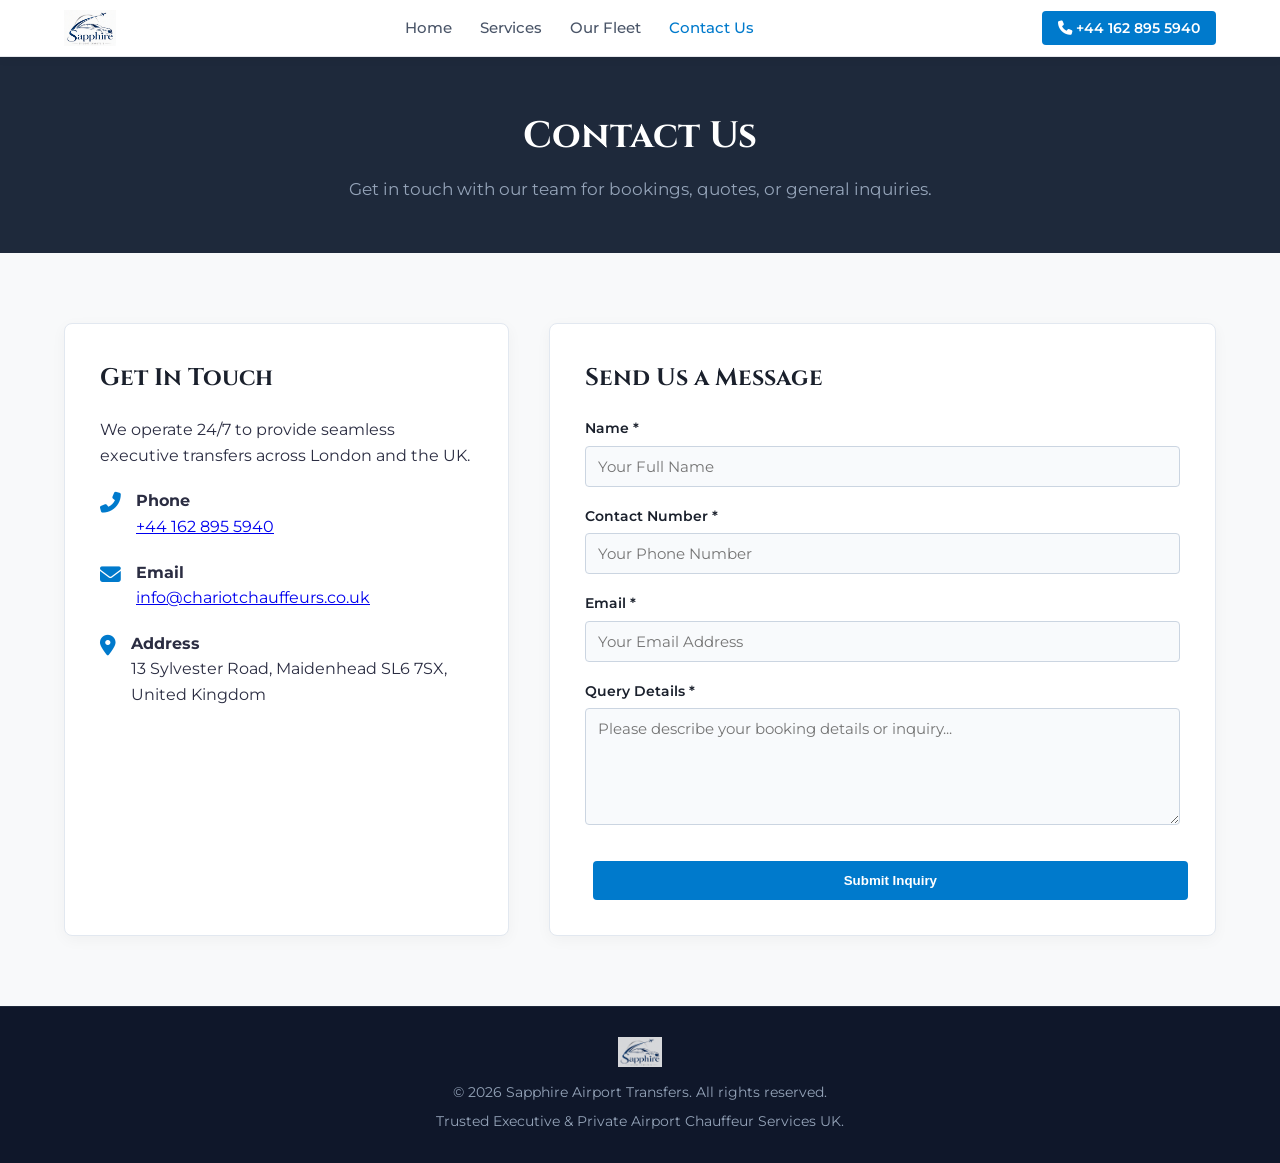
==== contact.html @ d9f0aba0 "Initial commit" ====
<!DOCTYPE html>
<html lang="en">
<head>
    <meta charset="UTF-8">
    <meta name="viewport" content="width=device-width, initial-scale=1.0">
    <title>Contact Us | Sapphire Airport Transfers</title>
    <meta name="description" content="Get in touch with Sapphire Airport Transfers for executive chauffeur and airport transfer inquiries.">
    <link rel="stylesheet" href="styles.css">
    <link rel="stylesheet" href="https://cdnjs.cloudflare.com/ajax/libs/font-awesome/6.4.0/css/all.min.css">
    <link href="https://fonts.googleapis.com/css2?family=Cinzel:wght@600;700&family=Montserrat:wght@300;400;500;600;700&display=swap" rel="stylesheet">
</head>
<body>

    <header class="navbar">
        <div class="container nav-container">
            <a href="index.html" class="brand-logo">
                <img src="Sapphire_logo.png" alt="Sapphire Airport Transfers Logo" class="header-logo">
            </a>
            <nav class="nav-links">
                <a href="index.html">Home</a>
                <a href="index.html#services">Services</a>
                <a href="index.html#fleet">Our Fleet</a>
                <a href="contact.html" class="active">Contact Us</a>
            </nav>
            <div class="nav-contact">
                <a href="tel:+441628955940" class="btn-phone"><i class="fas fa-phone"></i> +44 162 895 5940</a>
            </div>
        </div>
    </header>

    <section class="page-header">
        <div class="container">
            <h1>Contact Us</h1>
            <p>Get in touch with our team for bookings, quotes, or general inquiries.</p>
        </div>
    </section>

    <section class="contact-section">
        <div class="container contact-wrapper">
            
            <div class="contact-info-card">
                <h3>Get In Touch</h3>
                <p>We operate 24/7 to provide seamless executive transfers across London and the UK.</p>
                
                <div class="contact-detail-item">
                    <i class="fas fa-phone-alt"></i>
                    <div>
                        <h4>Phone</h4>
                        <a href="tel:+441628955940">+44 162 895 5940</a>
                    </div>
                </div>

                <div class="contact-detail-item">
                    <i class="fas fa-envelope"></i>
                    <div>
                        <h4>Email</h4>
                        <a href="mailto:info@chariotchauffeurs.co.uk">info@chariotchauffeurs.co.uk</a>
                    </div>
                </div>

                <div class="contact-detail-item">
                    <i class="fas fa-map-marker-alt"></i>
                    <div>
                        <h4>Address</h4>
                        <p>13 Sylvester Road, Maidenhead SL6 7SX, United Kingdom</p>
                    </div>
                </div>
            </div>

            <div class="contact-form-card">
                <h3>Send Us a Message</h3>
                <form action="#" method="POST" class="contact-form">
                    
                    <div class="form-group">
                        <label for="name">Name *</label>
                        <input type="text" id="name" name="name" placeholder="Your Full Name" required>
                    </div>

                    <div class="form-group">
                        <label for="phone">Contact Number *</label>
                        <input type="tel" id="phone" name="phone" placeholder="Your Phone Number" required>
                    </div>

                    <div class="form-group">
                        <label for="email">Email *</label>
                        <input type="email" id="email" name="email" placeholder="Your Email Address" required>
                    </div>

                    <div class="form-group">
                        <label for="query">Query Details *</label>
                        <textarea id="query" name="query" rows="5" placeholder="Please describe your booking details or inquiry..." required></textarea>
                    </div>

                    <button type="submit" class="btn btn-primary btn-submit">Submit Inquiry</button>
                </form>
            </div>

        </div>
    </section>

    <footer>
        <div class="container footer-content">
            <a href="index.html" class="footer-logo-link">
                <img src="Sapphire_logo.png" alt="Sapphire Airport Transfers Logo" class="footer-logo">
            </a>
            <p>&copy; 2026 Sapphire Airport Transfers. All rights reserved.</p>
            <p>Trusted Executive & Private Airport Chauffeur Services UK.</p>
        </div>
    </footer>

</body>
</html>
---- styles.css ----
/* ==========================================
   1. RESET & BASE TYPOGRAPHY
   ========================================== */
* {
    margin: 0;
    padding: 0;
    box-sizing: border-box;
}

body {
    font-family: 'Montserrat', sans-serif;
    background-color: #f8f9fa; /* Lighter luxury background */
    color: #2b2d42;
    line-height: 1.6;
}

.container {
    width: 90%;
    max-width: 1200px;
    margin: 0 auto;
}

/* ==========================================
   2. NAVBAR & HEADER BRANDING (CONTROLLED LOGO)
   ========================================== */
.navbar {
    background-color: #ffffff;
    border-bottom: 1px solid #e5e7eb;
    position: sticky;
    top: 0;
    z-index: 1000;
    padding: 10px 0;
    box-shadow: 0 2px 10px rgba(0, 0, 0, 0.05);
}

.nav-container {
    display: flex;
    justify-content: space-between;
    align-items: center;
}

.brand-logo {
    display: flex;
    align-items: center;
    gap: 10px;
    text-decoration: none;
    max-width: 320px;
}

.header-logo {
    height: 36px;       /* Constrained height */
    width: auto;        /* Preserves aspect ratio */
    max-width: 140px;   /* Prevents wide image blowout */
    object-fit: contain;
    display: block;
}

.brand-text {
    font-family: 'Cinzel', serif;
    font-size: 0.95rem;
    font-weight: 700;
    color: #1a202c;
    letter-spacing: 0.5px;
    white-space: nowrap;
}

.brand-text span {
    color: #007acc;
}

.nav-links a {
    color: #4a5568;
    text-decoration: none;
    margin: 0 12px;
    font-size: 0.95rem;
    font-weight: 500;
    transition: color 0.3s ease;
}

.nav-links a:hover, 
.nav-links a.active {
    color: #007acc;
}

.btn-phone {
    background-color: #007acc;
    color: #ffffff;
    padding: 8px 16px;
    border-radius: 4px;
    text-decoration: none;
    font-weight: 600;
    font-size: 0.9rem;
}

/* ==========================================
   3. HERO SECTION
   ========================================== */
.hero {
    position: relative;
    background-color: #1a202c; /* Fallback color */
    background-image: linear-gradient(rgba(0, 0, 0, 0.6), rgba(0, 0, 0, 0.7)), url('./background.png');
    background-position: center center;
    background-repeat: no-repeat;
    background-size: cover;
    height: 75vh;
    display: flex;
    align-items: center;
    text-align: center;
}

.hero-content {
    max-width: 800px;
}

.hero h1 {
    font-family: 'Cinzel', serif;
    font-size: 2.8rem;
    margin-bottom: 20px;
    color: #ffffff;
}

.hero p {
    font-size: 1.2rem;
    margin-bottom: 30px;
    color: #f1f5f9;
}

.btn {
    display: inline-block;
    padding: 12px 28px;
    border-radius: 4px;
    text-decoration: none;
    font-weight: 600;
    margin: 0 8px;
    cursor: pointer;
    border: none;
}

.btn-primary {
    background-color: #007acc;
    color: #ffffff;
}

.btn-primary:hover {
    background-color: #005999;
}

.btn-outline {
    border: 2px solid #ffffff;
    color: #ffffff;
}

/* ==========================================
   4. PAGE HEADERS & COMMON SECTIONS
   ========================================== */
.page-header {
    background-color: #1e293b;
    color: #ffffff;
    padding: 50px 0;
    text-align: center;
}

.page-header h1 {
    font-family: 'Cinzel', serif;
    font-size: 2.3rem;
    margin-bottom: 10px;
}

.page-header p {
    color: #94a3b8;
    font-size: 1.05rem;
}

.section-title {
    font-family: 'Cinzel', serif;
    text-align: center;
    font-size: 2rem;
    margin-bottom: 40px;
    color: #1a202c;
}

.services, .fleet {
    padding: 80px 0;
    background-color: #f8f9fa;
}

.services-grid, .fleet-grid, .contact-grid {
    display: grid;
    grid-template-columns: repeat(auto-fit, minmax(250px, 1fr));
    gap: 30px;
}

.service-card, .fleet-card {
    background-color: #ffffff;
    padding: 30px;
    border-radius: 8px;
    border: 1px solid #e2e8f0;
    box-shadow: 0 4px 15px rgba(0, 0, 0, 0.04);
    text-align: center;
    transition: transform 0.3s ease, box-shadow 0.3s ease;
}

.service-card:hover, .fleet-card:hover {
    transform: translateY(-4px);
    box-shadow: 0 10px 20px rgba(0, 0, 0, 0.08);
}

.card-icon {
    font-size: 2.5rem;
    color: #007acc;
    margin-bottom: 20px;
}

.service-card h3, .fleet-card h3 {
    margin-bottom: 15px;
    color: #1a202c;
}

.service-card p, .fleet-card p {
    color: #64748b;
}

.fleet-img-placeholder {
    height: 140px;
    background-color: #edf2f7;
    display: flex;
    align-items: center;
    justify-content: center;
    border-radius: 6px;
    margin-bottom: 20px;
    color: #4a5568;
    font-weight: 600;
}

.rate {
    color: #007acc;
    font-weight: 700;
    margin-bottom: 10px;
}

/* ==========================================
   5. CONTACT PAGE & FORM STYLES
   ========================================== */
.contact-info {
    padding: 70px 0;
    background-color: #ffffff;
    border-top: 1px solid #e2e8f0;
}

.info-block {
    text-align: center;
}

.info-block i {
    font-size: 2rem;
    color: #007acc;
    margin-bottom: 15px;
}

.info-block h4 {
    color: #1a202c;
    margin-bottom: 5px;
}

.info-block a {
    color: #64748b;
    text-decoration: none;
}

.contact-section {
    padding: 70px 0;
}

.contact-wrapper {
    display: grid;
    grid-template-columns: 1fr 1.5fr;
    gap: 40px;
}

.contact-info-card, .contact-form-card {
    background-color: #ffffff;
    padding: 35px;
    border-radius: 8px;
    border: 1px solid #e2e8f0;
    box-shadow: 0 4px 15px rgba(0, 0, 0, 0.04);
}

.contact-info-card h3, .contact-form-card h3 {
    font-family: 'Cinzel', serif;
    font-size: 1.5rem;
    margin-bottom: 20px;
    color: #1a202c;
}

.contact-detail-item {
    display: flex;
    align-items: flex-start;
    gap: 15px;
    margin-top: 20px;
}

.contact-detail-item i {
    font-size: 1.3rem;
    color: #007acc;
    margin-top: 4px;
}

.contact-form .form-group {
    margin-bottom: 18px;
}

.contact-form label {
    display: block;
    margin-bottom: 6px;
    font-weight: 600;
    font-size: 0.88rem;
    color: #1a202c;
}

.contact-form input, .contact-form textarea {
    width: 100%;
    padding: 10px 12px;
    border: 1px solid #cbd5e1;
    border-radius: 4px;
    font-family: inherit;
    font-size: 0.95rem;
    color: #1a202c;
    background-color: #f8fafc;
}

.contact-form input:focus, .contact-form textarea:focus {
    outline: none;
    border-color: #007acc;
    background-color: #ffffff;
}

.btn-submit {
    width: 100%;
    margin-top: 10px;
}

/* ==========================================
   6. FOOTER (COMPACT LOGO)
   ========================================== */
footer {
    background-color: #0f172a;
    border-top: 1px solid #1e293b;
    padding: 30px 0;
    text-align: center;
    font-size: 0.85rem;
    color: #94a3b8;
}

.footer-content {
    display: flex;
    flex-direction: column;
    align-items: center;
    gap: 8px;
}

.footer-logo {
    height: 30px;       /* Fixed compact size */
    width: auto;
    max-width: 120px;
    object-fit: contain;
    opacity: 0.85;
}

/* ==========================================
   7. RESPONSIVE BREAKPOINTS
   ========================================== */
@media (max-width: 768px) {
    .nav-container {
        flex-direction: column;
        gap: 12px;
    }

    .header-logo {
        height: 30px;
        max-width: 110px;
    }

    .brand-text {
        font-size: 0.85rem;
    }

    .hero h1 {
        font-size: 2rem;
    }

    .contact-wrapper {
        grid-template-columns: 1fr;
    }
}
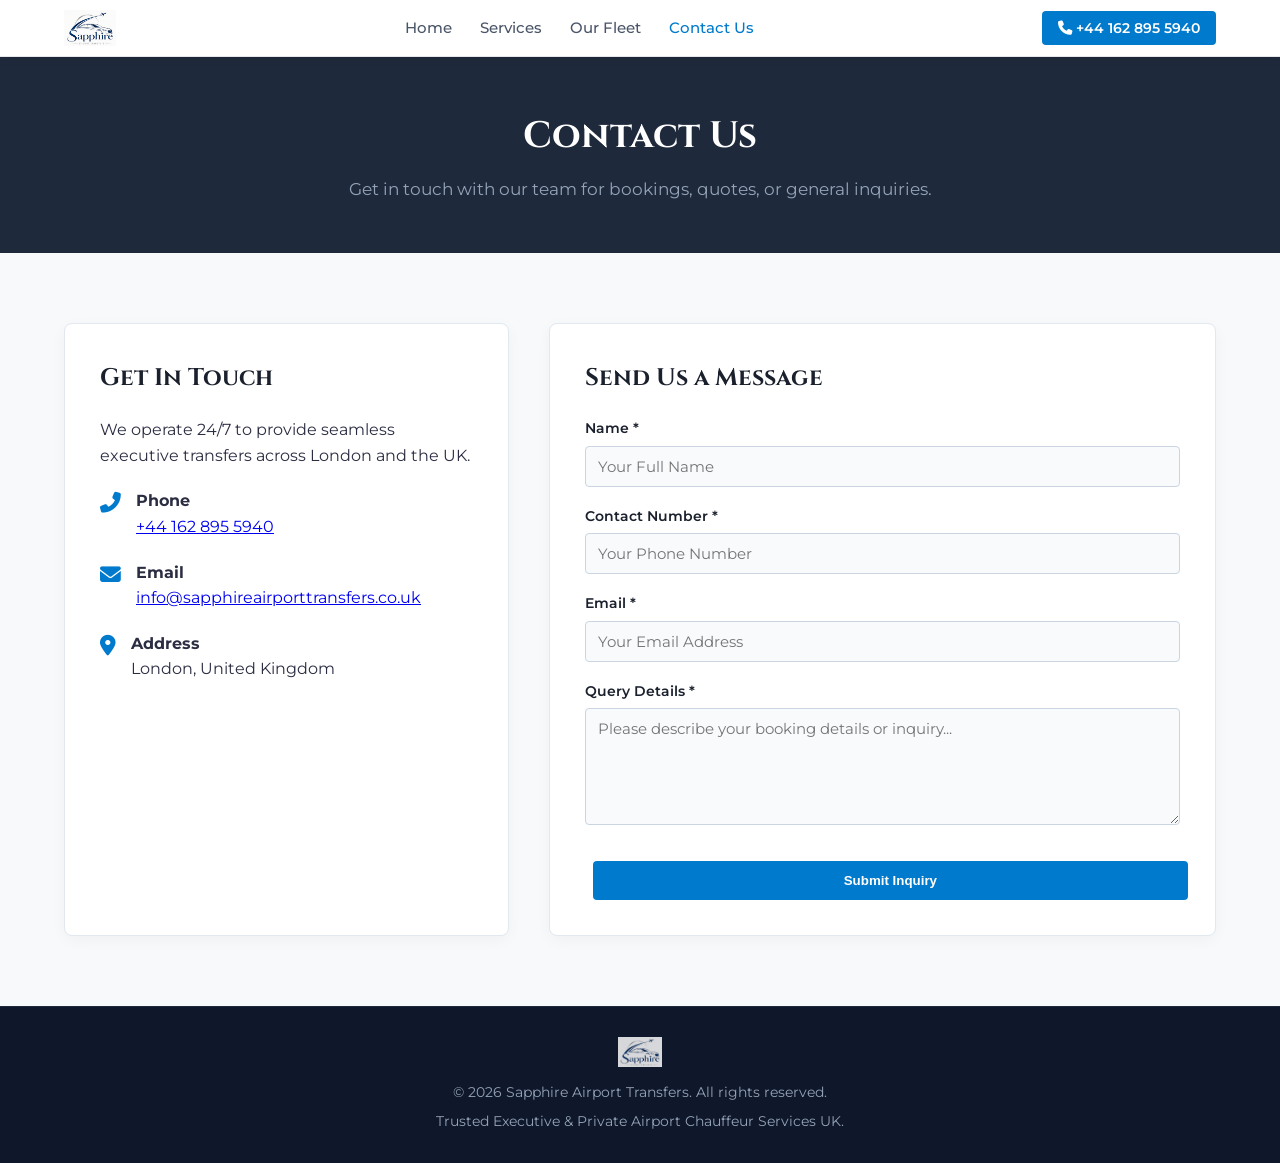
==== commit 9cd19e53: "Update contact.html" ====
--- a/contact.html
+++ b/contact.html
@@ -54,7 +54,7 @@
                     <i class="fas fa-envelope"></i>
                     <div>
                         <h4>Email</h4>
-                        <a href="mailto:info@chariotchauffeurs.co.uk">info@chariotchauffeurs.co.uk</a>
+                        <a href="mailto:info@sapphireairporttransfers.co.uk">info@sapphireairporttransfers.co.uk</a>
                     </div>
                 </div>
 
@@ -62,7 +62,7 @@
                     <i class="fas fa-map-marker-alt"></i>
                     <div>
                         <h4>Address</h4>
-                        <p>13 Sylvester Road, Maidenhead SL6 7SX, United Kingdom</p>
+                        <p>London, United Kingdom</p>
                     </div>
                 </div>
             </div>
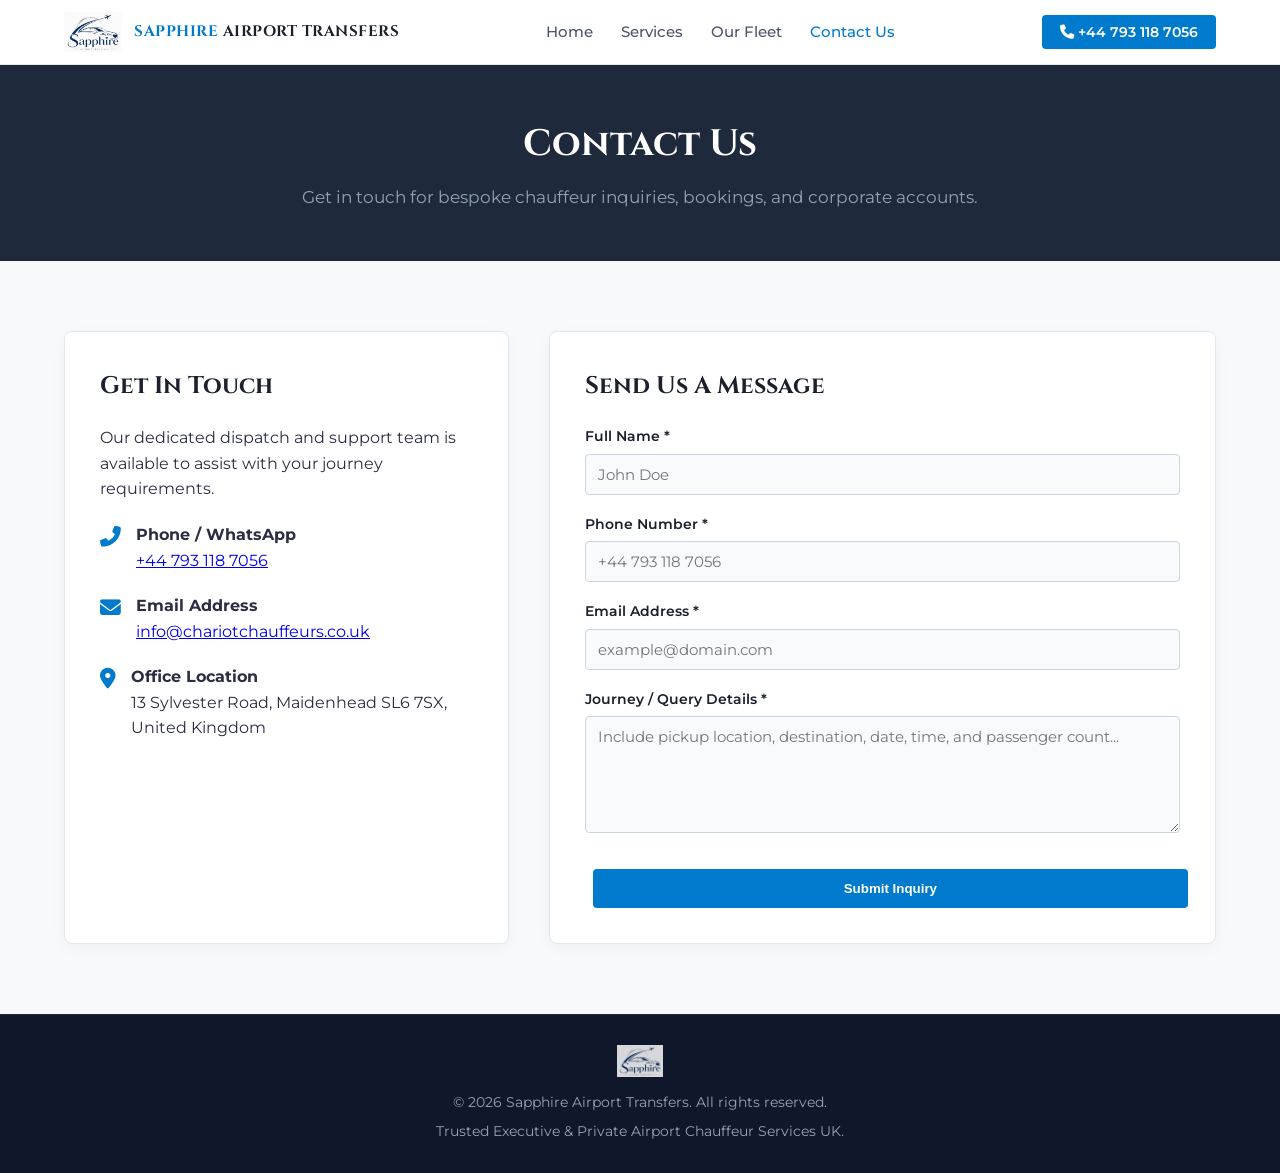
==== commit d60c270e: "Revise contact information and page description Updated contact details and description for better c" ====
--- a/contact.html
+++ b/contact.html
@@ -4,17 +4,21 @@
     <meta charset="UTF-8">
     <meta name="viewport" content="width=device-width, initial-scale=1.0">
     <title>Contact Us | Sapphire Airport Transfers</title>
-    <meta name="description" content="Get in touch with Sapphire Airport Transfers for executive chauffeur and airport transfer inquiries.">
+    <meta name="description" content="Contact Sapphire Airport Transfers for luxury chauffeur bookings and airport transfer inquiries across London and the UK.">
     <link rel="stylesheet" href="styles.css">
+    <!-- Font Awesome -->
     <link rel="stylesheet" href="https://cdnjs.cloudflare.com/ajax/libs/font-awesome/6.4.0/css/all.min.css">
+    <!-- Google Fonts -->
     <link href="https://fonts.googleapis.com/css2?family=Cinzel:wght@600;700&family=Montserrat:wght@300;400;500;600;700&display=swap" rel="stylesheet">
 </head>
 <body>
 
+    <!-- Header Navigation -->
     <header class="navbar">
         <div class="container nav-container">
             <a href="index.html" class="brand-logo">
-                <img src="Sapphire_logo.png" alt="Sapphire Airport Transfers Logo" class="header-logo">
+                <img src="./Sapphire_logo.png" alt="Sapphire Airport Transfers Logo" class="header-logo">
+                <span class="brand-text"><span>SAPPHIRE</span> AIRPORT TRANSFERS</span>
             </a>
             <nav class="nav-links">
                 <a href="index.html">Home</a>
@@ -23,72 +27,81 @@
                 <a href="contact.html" class="active">Contact Us</a>
             </nav>
             <div class="nav-contact">
-                <a href="tel:+441628955940" class="btn-phone"><i class="fas fa-phone"></i> +44 162 895 5940</a>
+                <a href="tel:+447931187056" class="btn-phone"><i class="fas fa-phone"></i> +44 793 118 7056</a>
             </div>
         </div>
     </header>
 
+    <!-- Page Header -->
     <section class="page-header">
         <div class="container">
             <h1>Contact Us</h1>
-            <p>Get in touch with our team for bookings, quotes, or general inquiries.</p>
+            <p>Get in touch for bespoke chauffeur inquiries, bookings, and corporate accounts.</p>
         </div>
     </section>
 
+    <!-- Main Contact Section -->
     <section class="contact-section">
         <div class="container contact-wrapper">
-            
+
+            <!-- Information Side -->
             <div class="contact-info-card">
                 <h3>Get In Touch</h3>
-                <p>We operate 24/7 to provide seamless executive transfers across London and the UK.</p>
-                
+                <p>Our dedicated dispatch and support team is available to assist with your journey requirements.</p>
+
                 <div class="contact-detail-item">
                     <i class="fas fa-phone-alt"></i>
                     <div>
-                        <h4>Phone</h4>
-                        <a href="tel:+441628955940">+44 162 895 5940</a>
+                        <strong>Phone / WhatsApp</strong>
+                        <p><a href="tel:+447931187056">+44 793 118 7056</a></p>
                     </div>
                 </div>
 
                 <div class="contact-detail-item">
                     <i class="fas fa-envelope"></i>
                     <div>
-                        <h4>Email</h4>
-                        <a href="mailto:info@sapphireairporttransfers.co.uk">info@sapphireairporttransfers.co.uk</a>
+                        <strong>Email Address</strong>
+                        <p><a href="mailto:info@chariotchauffeurs.co.uk">info@chariotchauffeurs.co.uk</a></p>
                     </div>
                 </div>
 
                 <div class="contact-detail-item">
                     <i class="fas fa-map-marker-alt"></i>
                     <div>
-                        <h4>Address</h4>
-                        <p>London, United Kingdom</p>
+                        <strong>Office Location</strong>
+                        <p>13 Sylvester Road, Maidenhead SL6 7SX, United Kingdom</p>
                     </div>
                 </div>
             </div>
 
+            <!-- Working Email Form -->
             <div class="contact-form-card">
-                <h3>Send Us a Message</h3>
-                <form action="#" method="POST" class="contact-form">
+                <h3>Send Us A Message</h3>
+                <form action="https://api.web3forms.com/submit" method="POST" class="contact-form">
                     
+                    <!-- Web3Forms Access Key -->
+                    <input type="hidden" name="access_key" value="7c7ba288-d36f-4b84-91ed-4f2de10fd6e0">
+                    <input type="hidden" name="subject" value="New Chauffeur Inquiry - Sapphire Airport Transfers">
+                    <input type="hidden" name="from_name" value="Sapphire Transfers Website">
+
                     <div class="form-group">
-                        <label for="name">Name *</label>
-                        <input type="text" id="name" name="name" placeholder="Your Full Name" required>
+                        <label for="name">Full Name *</label>
+                        <input type="text" id="name" name="name" placeholder="John Doe" required>
                     </div>
 
                     <div class="form-group">
-                        <label for="phone">Contact Number *</label>
-                        <input type="tel" id="phone" name="phone" placeholder="Your Phone Number" required>
+                        <label for="phone">Phone Number *</label>
+                        <input type="tel" id="phone" name="phone" placeholder="+44 793 118 7056" required>
                     </div>
 
                     <div class="form-group">
-                        <label for="email">Email *</label>
-                        <input type="email" id="email" name="email" placeholder="Your Email Address" required>
+                        <label for="email">Email Address *</label>
+                        <input type="email" id="email" name="email" placeholder="example@domain.com" required>
                     </div>
 
                     <div class="form-group">
-                        <label for="query">Query Details *</label>
-                        <textarea id="query" name="query" rows="5" placeholder="Please describe your booking details or inquiry..." required></textarea>
+                        <label for="query">Journey / Query Details *</label>
+                        <textarea id="query" name="message" rows="5" placeholder="Include pickup location, destination, date, time, and passenger count..." required></textarea>
                     </div>
 
                     <button type="submit" class="btn btn-primary btn-submit">Submit Inquiry</button>
@@ -98,10 +111,11 @@
         </div>
     </section>
 
+    <!-- Footer -->
     <footer>
         <div class="container footer-content">
             <a href="index.html" class="footer-logo-link">
-                <img src="Sapphire_logo.png" alt="Sapphire Airport Transfers Logo" class="footer-logo">
+                <img src="./Sapphire_logo.png" alt="Sapphire Airport Transfers Logo" class="footer-logo">
             </a>
             <p>&copy; 2026 Sapphire Airport Transfers. All rights reserved.</p>
             <p>Trusted Executive & Private Airport Chauffeur Services UK.</p>
--- a/styles.css
+++ b/styles.css
@@ -21,7 +21,7 @@
 }
 
 /* ==========================================
-   2. NAVBAR & HEADER BRANDING (CONTROLLED LOGO)
+   2. NAVBAR & HEADER BRANDING
    ========================================== */
 .navbar {
     background-color: #ffffff;
@@ -29,7 +29,7 @@
     position: sticky;
     top: 0;
     z-index: 1000;
-    padding: 10px 0;
+    padding: 12px 0;
     box-shadow: 0 2px 10px rgba(0, 0, 0, 0.05);
 }
 
@@ -40,19 +40,20 @@
 }
 
 .brand-logo {
-    display: flex;
-    align-items: center;
-    gap: 10px;
+    display: inline-flex;
+    align-items: center;
+    gap: 12px;
     text-decoration: none;
-    max-width: 320px;
+    flex-shrink: 0;
 }
 
 .header-logo {
-    height: 36px;       /* Constrained height */
+    height: 40px;       /* Fixed desktop height */
     width: auto;        /* Preserves aspect ratio */
-    max-width: 140px;   /* Prevents wide image blowout */
+    max-width: 160px;   /* Prevents blowout */
     object-fit: contain;
     display: block;
+    flex-shrink: 0;
 }
 
 .brand-text {
@@ -68,12 +69,18 @@
     color: #007acc;
 }
 
+.nav-links {
+    display: flex;
+    align-items: center;
+}
+
 .nav-links a {
     color: #4a5568;
     text-decoration: none;
-    margin: 0 12px;
+    margin: 0 14px;
     font-size: 0.95rem;
     font-weight: 500;
+    white-space: nowrap;
     transition: color 0.3s ease;
 }
 
@@ -85,11 +92,12 @@
 .btn-phone {
     background-color: #007acc;
     color: #ffffff;
-    padding: 8px 16px;
+    padding: 8px 18px;
     border-radius: 4px;
     text-decoration: none;
     font-weight: 600;
     font-size: 0.9rem;
+    white-space: nowrap;
 }
 
 /* ==========================================
@@ -97,7 +105,7 @@
    ========================================== */
 .hero {
     position: relative;
-    background-color: #1a202c; /* Fallback color */
+    background-color: #1a202c;
     background-image: linear-gradient(rgba(0, 0, 0, 0.6), rgba(0, 0, 0, 0.7)), url('./background.png');
     background-position: center center;
     background-repeat: no-repeat;
@@ -220,16 +228,29 @@
     color: #64748b;
 }
 
-.fleet-img-placeholder {
-    height: 140px;
-    background-color: #edf2f7;
+/* Fleet Image Wrapper & Scaling */
+.fleet-img-wrapper {
+    height: 160px;
+    width: 100%;
     display: flex;
     align-items: center;
     justify-content: center;
+    margin-bottom: 20px;
+    overflow: hidden;
     border-radius: 6px;
-    margin-bottom: 20px;
-    color: #4a5568;
-    font-weight: 600;
+    background-color: #f1f5f9;
+}
+
+.fleet-img {
+    max-height: 100%;
+    width: auto;
+    max-width: 100%;
+    object-fit: contain;
+    transition: transform 0.3s ease;
+}
+
+.fleet-card:hover .fleet-img {
+    transform: scale(1.04);
 }
 
 .rate {
@@ -340,7 +361,7 @@
 }
 
 /* ==========================================
-   6. FOOTER (COMPACT LOGO)
+   6. FOOTER
    ========================================== */
 footer {
     background-color: #0f172a;
@@ -359,7 +380,7 @@
 }
 
 .footer-logo {
-    height: 30px;       /* Fixed compact size */
+    height: 32px;       /* Fixed compact size */
     width: auto;
     max-width: 120px;
     object-fit: contain;
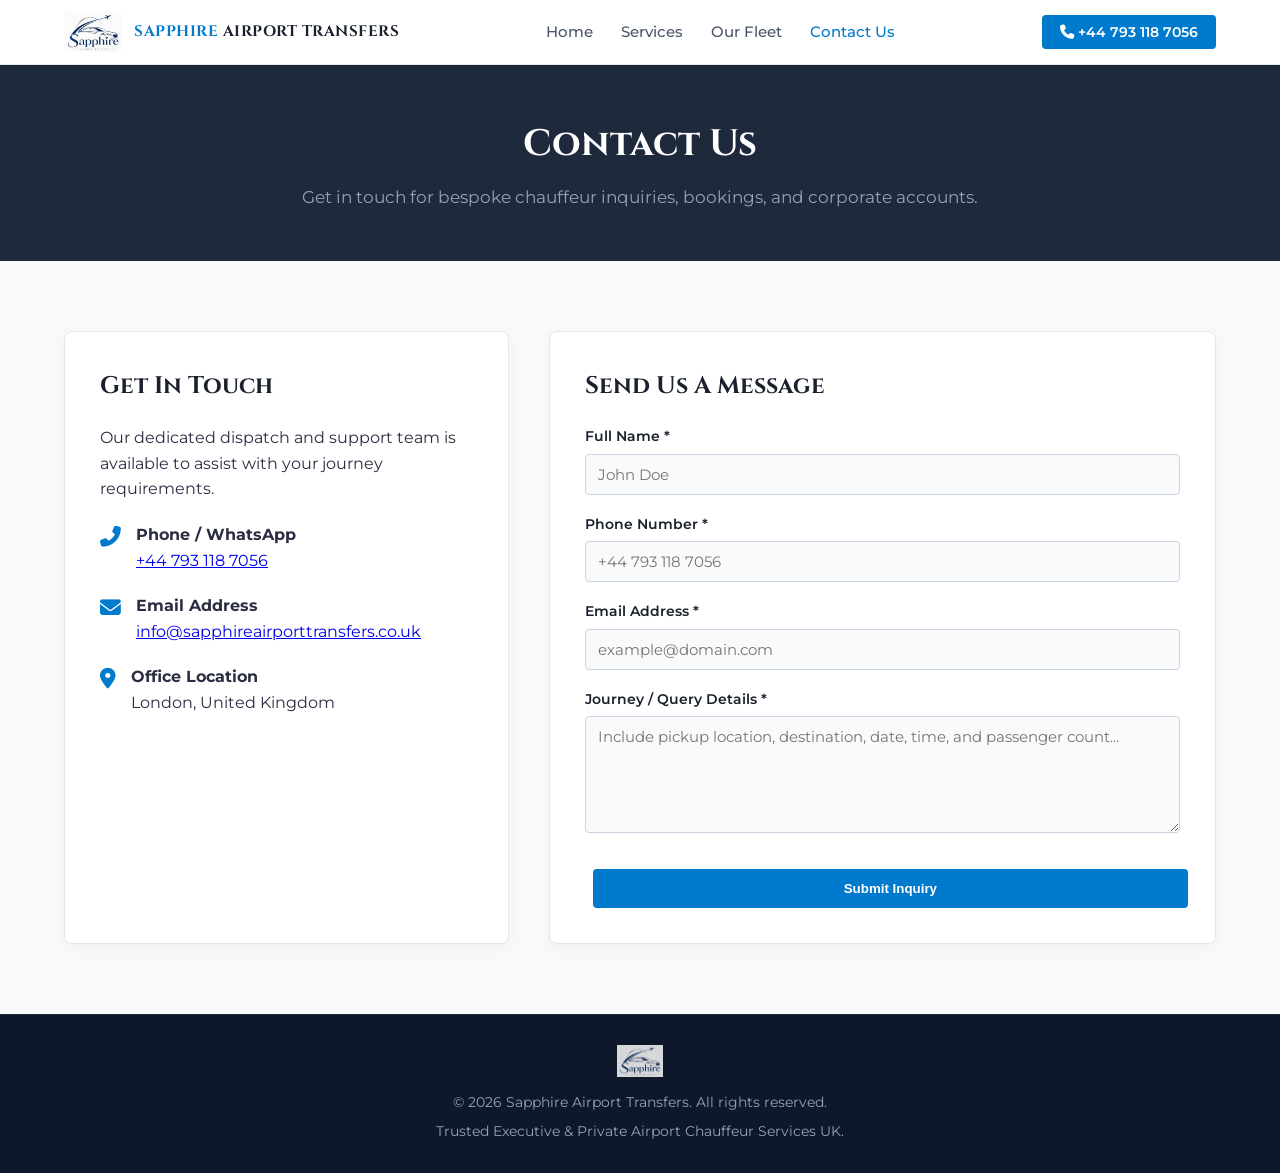
==== commit 414d76d1: "Update contact information in contact.html" ====
--- a/contact.html
+++ b/contact.html
@@ -53,7 +53,7 @@
                     <i class="fas fa-phone-alt"></i>
                     <div>
                         <strong>Phone / WhatsApp</strong>
-                        <p><a href="tel:+447931187056">+44 793 118 7056</a></p>
+                        <p><a href="tel:+44 793 118 7056">+44 793 118 7056</a></p>
                     </div>
                 </div>
 
@@ -61,7 +61,7 @@
                     <i class="fas fa-envelope"></i>
                     <div>
                         <strong>Email Address</strong>
-                        <p><a href="mailto:info@chariotchauffeurs.co.uk">info@chariotchauffeurs.co.uk</a></p>
+                        <p><a href="mailto:info@sapphireairporttransfers.co.uk">info@sapphireairporttransfers.co.uk</a></p>
                     </div>
                 </div>
 
@@ -69,7 +69,7 @@
                     <i class="fas fa-map-marker-alt"></i>
                     <div>
                         <strong>Office Location</strong>
-                        <p>13 Sylvester Road, Maidenhead SL6 7SX, United Kingdom</p>
+                        <p>London, United Kingdom</p>
                     </div>
                 </div>
             </div>
@@ -80,7 +80,7 @@
                 <form action="https://api.web3forms.com/submit" method="POST" class="contact-form">
                     
                     <!-- Web3Forms Access Key -->
-                    <input type="hidden" name="access_key" value="7c7ba288-d36f-4b84-91ed-4f2de10fd6e0">
+                    <input type="hidden" name="access_key" value="73d854a6-87a7-437c-b2bb-a39c1435e6c7">
                     <input type="hidden" name="subject" value="New Chauffeur Inquiry - Sapphire Airport Transfers">
                     <input type="hidden" name="from_name" value="Sapphire Transfers Website">
 
